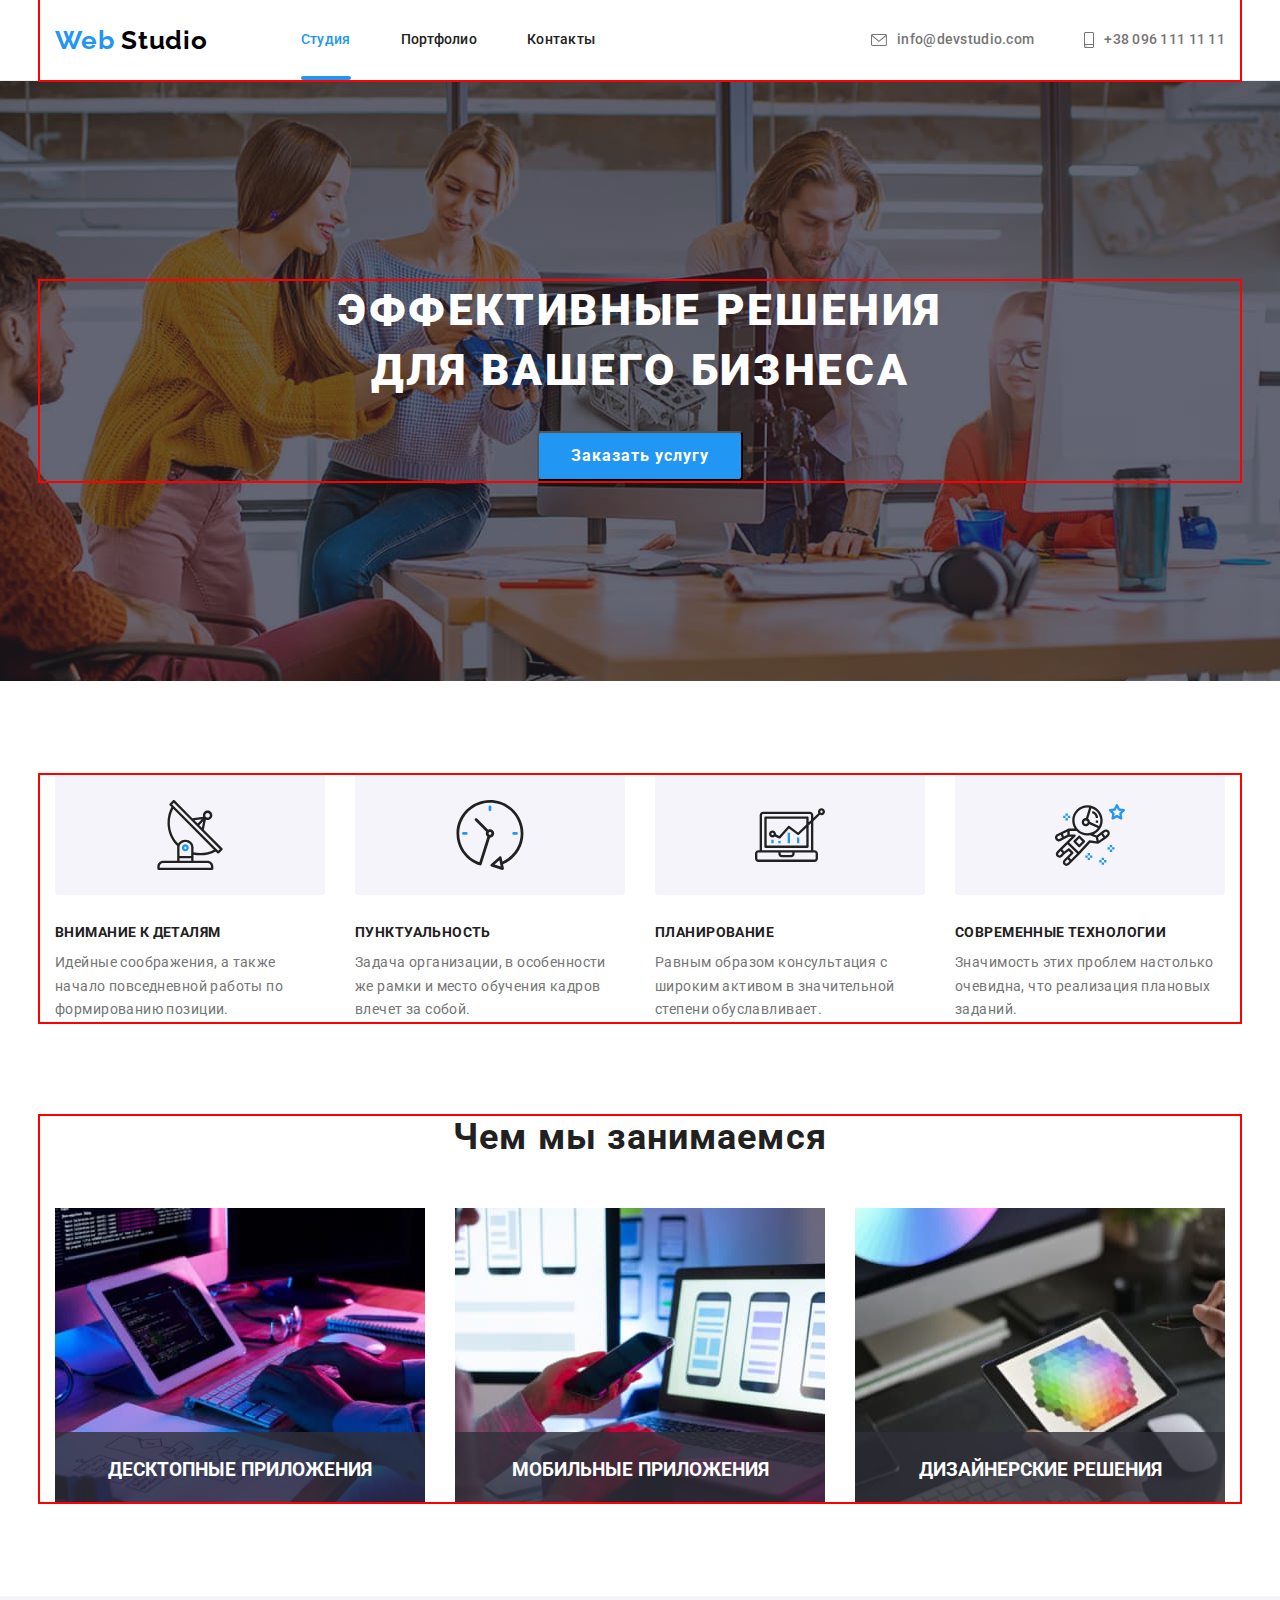
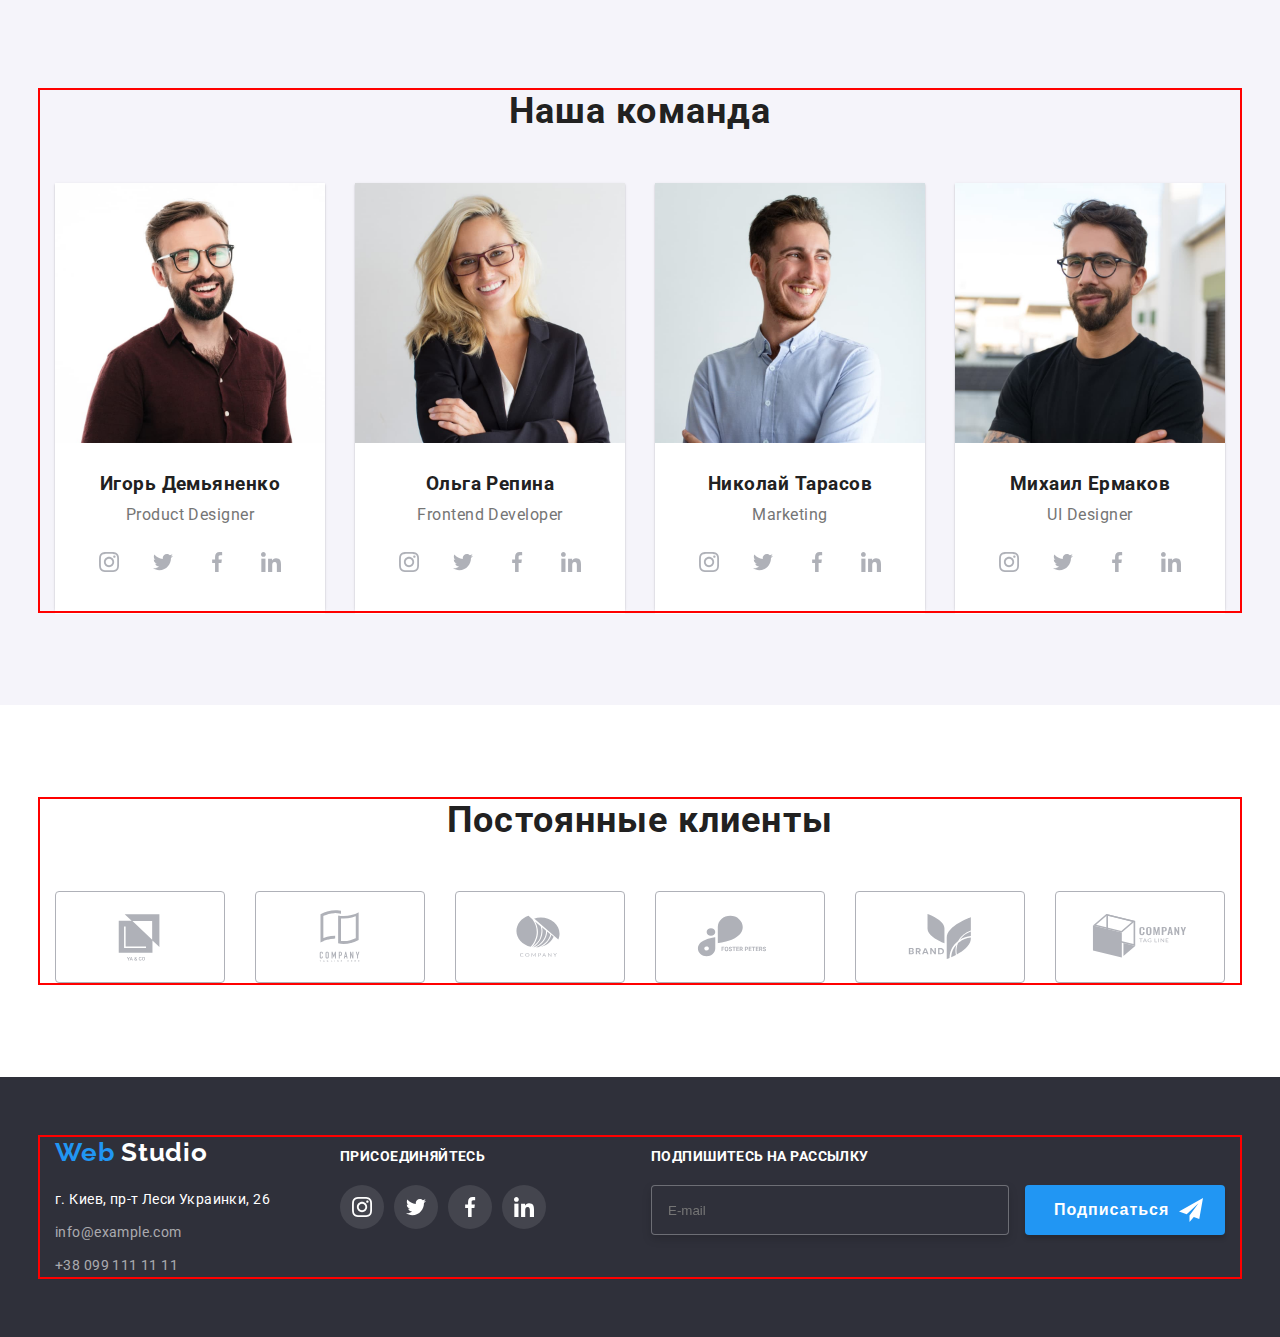
==== index.html @ 050b77e9 "классы БЕМ" ====
<!DOCTYPE html>
<html lang="ru">
  
<head>
  <meta charset="UTF-8" />
  <meta http-equiv="X-UA-Compatible" content="IE=edge" />
  <meta name="viewport" content="width=device-width>, initial-scale=1.0" />
  <link rel="preconnect" href="https://fonts.googleapis.com">
  <link rel="preconnect" href="https://fonts.gstatic.com" crossorigin>
  <link href="https://fonts.googleapis.com/css2?family=Raleway:wght@700&family=Roboto:wght@400;500;700;900&display=swap"
    rel="stylesheet">
  <title>Document</title>
  <link rel="stylesheet" href="https://cdnjs.cloudflare.com/ajax/libs/modern-normalize/1.1.0/modern-normalize.min.css"
    integrity="sha512-wpPYUAdjBVSE4KJnH1VR1HeZfpl1ub8YT/NKx4PuQ5NmX2tKuGu6U/JRp5y+Y8XG2tV+wKQpNHVUX03MfMFn9Q=="
    crossorigin="anonymous" referrerpolicy="no-referrer" />
    <link
    rel="stylesheet"
    href="https://cdnjs.cloudflare.com/ajax/libs/animate.css/4.1.1/animate.min.css"
  />
  <link rel="stylesheet" href="./css/styles.css" />
</head>

<body>
  <!--Header-->
  <header class="header">
    <div class="container">
      <a class="logo header__logo" href="./index.html"><span class="logo__web">Web</span>
        <span class="logo__studio">Studio</span></a>
      <nav class="navigation">
        <ul class="header-list">
          <li class="header-list__item">
            <a class="header-list__link current" href="./index.html">Студия</a>
          </li>
          <li class="header-list__item">
            <a class="header-list__link" href="./potrfolio.html">Портфолио</a>
          </li>
          <li class="header-list__item">
            <a class="header-list__link" href="Контакты">Контакты</a>
          </li>
        </ul>
      </nav>
      <ul class="header-list">
        <li class="header-list__item">
          <a class="header-list__mail" href="mailto:info@devstudio.com">
           <svg class="header-list__icon" width="16" height="12">
              <use href="./images/icons/symbol-defs header.svg#icon-envelope">
              </use>
            </svg>
            info@devstudio.com
          </a>
        </li>
        <li class="header-list__item">
          <a class="header-list__tel" href="tel:+380961111111">
            <svg class="header-list__icon" width="10" height="16">
              <use href="./images/icons/symbol-defs header.svg#icon-smartphone">
              </use>
            </svg>
            +38 096 111 11 11
          </a>
        </li>
      </ul>
    </div>
  </header>
  <main>
    <!--Section 1-->
    <section class="hero">
      <div class="container">
        <h1 class="hero__title">Эффективные решения <br> для вашего бизнеса</h1>
        <button type="button" class="hero__btn" data-modal-open>Заказать услугу</button>
      </div>
    </section>
    <!--Section 2-->
    <section class="about">
      <div class="container">
        <h2 class="visually-hidden">Преимущества</h2>
        <ul class="about-list">
          <li class="about-list__item">
            <div class="feauture">
              <svg class="feauture__icon" width="70" height="70">
                <use href="./images/icons/symbol-defs feauture.svg#icon-antenna">
                </use>
              </svg>
            </div>
            <h3 class="about-list__title">Внимание к деталям</h3>
            <p class="about-list__text">
              Идейные соображения, а также начало повседневной работы по
              формированию позиции.
            </p>
          </li>
          <li class="about-list__item">
            <div class="feauture">
              <svg class="feauture__icon" width="70" height="70">
                <use href="./images/icons/symbol-defs feauture.svg#icon-clock">
                </use>
              </svg>
            </div>
            <h3 class="about-list__title">Пунктуальность</h3>
            <p class="about-list__text">
              Задача организации, в особенности же рамки и место обучения кадров
              влечет за собой.
            </p>
          </li>
          <li class="about-list__item">
            <div class="feauture">
              <svg class="feauture__icon" width="70" height="70">
                <use href="./images/icons/symbol-defs feauture.svg#icon-diagram">
                </use>
              </svg>
            </div>
            <h3 class="about-list__title">Планирование</h3>
            <p class="about-list__text">
              Равным образом консультация с широким активом в значительной
              степени обуславливает.
            </p>
          </li>
          <li class="about-list__item">
            <div class="feauture">
              <svg class="feauture__icon" width="70" height="70">
                <use href="./images/icons/symbol-defs feauture.svg#icon-astronaut">
                </use>
              </svg>
            </div>
            <h3 class="about-list__title">Современные технологии</h3>
            <p class="about-list__text">
              Значимость этих проблем настолько очевидна, что реализация
              плановых заданий.
            </p>
          </li>
        </ul>
      </div>
    </section>
    <!--Section 3-->
    <section class="work">
      <div class="container">
        <h2 class="work__title">Чем мы занимаемся</h2>
        <ul class="work-list">
          <li class="work-list__item">
            <div class="label">
              <img src="./images/box1.jpg" alt="код" width="370" height="294" />
              <h3 class="label__title">ДЕСКТОПНЫЕ ПРИЛОЖЕНИЯ</h3>
            </div>
          </li>
          <li class="work-list__item">
            <div class="label">
              <img src="./images/box2.jpg" alt="телефон" width="370" height="294" />
              <h3 class="label__title">МОБИЛЬНЫЕ ПРИЛОЖЕНИЯ</h3>
            </div>
          </li>
          <li class="work-list__item">
            <div class="label">
              <img src="./images/box3.jpg" alt="изображение" width="370" height="294" />
              <h3 class="label__title">ДИЗАЙНЕРСКИЕ РЕШЕНИЯ</h3>
            </div>
          </li>
        </ul>
      </div>
    </section>
    <!--Section 4-->
    <section class="team">
      <div class="container">
        <h2 class="team__title">Наша команда</h2>
        <ul class="team-list">
          <li class="team-list__item">
            <img src="./images/productdesigner.jpg" alt="Product Designer" width="270" height="260" class="team-list__img" />
            <div class="team-member">
              <h3 class="team-member__name">Игорь Демьяненко</h3>
              <p class="team-member__pos">Product Designer</p>
              <ul class="soc-list">
                <li class="soc-list__item">
                  <a href="" class="soc-list__link link">
                    <svg class="soc-list__icon" width="20" height="20">
                      <use href="./images/icons/symbol-defs.svg#icon-instagram"></use>
                    </svg>
                  </a>
                </li>
                <li class="soc-list__item">
                  <a href="" class="soc-list__link link">
                    <svg class="soc-list__icon" width="20" height="20">
                      <use href="./images/icons/symbol-defs.svg#icon-twitter"></use>
                    </svg>
                  </a>
                </li>
                <li class="soc-list__item">
                  <a href="" class="soc-list__link link">
                    <svg class="soc-list__icon" width="20" height="20">
                      <use href="./images/icons/symbol-defs.svg#icon-facebook"></use>
                    </svg>
                  </a>
                </li>
                <li class="soc-list__item">
                  <a href="" class="soc-list__link link">
                    <svg class="soc-list__icon" width="20" height="20">
                      <use href="./images/icons/symbol-defs.svg#icon-linkedin"></use>
                    </svg>
                  </a>
                </li>
              </ul>
            </div>
          <li class="team-list__item">
            <img src="./images/frontenddeveloper.jpg" alt="Frontend developer" width="270" height="260"
              class="team-list__img" />
            <div class="team-member">
              <h3 class="team-member__name">Ольга Репина</h3>
              <p class="team-member__pos">Frontend Developer</p>
              <ul class="soc-list">
                <li class="soc-list__item">
                  <a href="" class="soc-list__link link">
                    <svg class="soc-list__icon" width="20" height="20">
                      <use href="./images/icons/symbol-defs.svg#icon-instagram"></use>
                    </svg>
                  </a>
                </li>
                <li class="soc-list__item">
                  <a href="" class="soc-list__link link">
                    <svg class="soc-list__icon" width="20" height="20">
                      <use href="./images/icons/symbol-defs.svg#icon-twitter"></use>
                    </svg>
                  </a>
                </li>
                <li class="soc-list__item">
                  <a href="" class="soc-list__link link">
                    <svg class="soc-list__icon" width="20" height="20">
                      <use href="./images/icons/symbol-defs.svg#icon-facebook"></use>
                    </svg>
                  </a>
                </li>
                <li class="soc-list__item">
                  <a href="" class="soc-list__link link">
                    <svg class="soc-list__icon" width="20" height="20">
                      <use href="./images/icons/symbol-defs.svg#icon-linkedin"></use>
                    </svg>
                  </a>
                </li>
              </ul>
            </div>
          <li class="team-list__item">
            <img src="./images/marketing.jpg" alt="Marketing" width="270" height="260" class="team-list__img" />
            <div class="team-member">
              <h3 class="team-member__name">Николай Тарасов</h3>
              <p class="team-member__pos">Marketing</p>
              <ul class="soc-list">
                <li class="soc-list__item">
                  <a href="" class="soc-list__link link">
                    <svg class="soc-list__icon" width="20" height="20">
                      <use href="./images/icons/symbol-defs.svg#icon-instagram"></use>
                    </svg>
                  </a>
                </li>
                <li class="soc-list__item">
                  <a href="" class="soc-list__link link">
                    <svg class="soc-list__icon" width="20" height="20">
                      <use href="./images/icons/symbol-defs.svg#icon-twitter"></use>
                    </svg>
                  </a>
                </li>
                <li class="soc-list__item">
                  <a href="" class="soc-list__link link">
                    <svg class="soc-list__icon" width="20" height="20">
                      <use href="./images/icons/symbol-defs.svg#icon-facebook"></use>
                    </svg>
                  </a>
                </li>
                <li class="soc-list__item">
                  <a href="" class="soc-list__link link">
                    <svg class="soc-list__icon" width="20" height="20">
                      <use href="./images/icons/symbol-defs.svg#icon-linkedin"></use>
                    </svg>
                  </a>
                </li>
              </ul>
            </div>
          <li class="team-list__item">
            <img src="./images/uldesigner.jpg" alt="UI Designer" width="270" height="260" class="team-list__img" />
            <div class="team-member">
              <h3 class="team-member__name">Михаил Ермаков</h3>
              <p class="team-member__pos">UI Designer</p>
              <ul class="soc-list">
                <li class="soc-list__item">
                  <a href="" class="soc-list__link link">
                    <svg class="soc-list__icon" width="20" height="20">
                      <use href="./images/icons/symbol-defs.svg#icon-instagram"></use>
                    </svg>
                  </a>
                </li>
                <li class="soc-list__item">
                  <a href="" class="soc-list__link link">
                    <svg class="soc-list__icon" width="20" height="20">
                      <use href="./images/icons/symbol-defs.svg#icon-twitter"></use>
                    </svg>
                  </a>
                </li>
                <li class="soc-list__item">
                  <a href="" class="soc-list__link link">
                    <svg class="soc-list__icon" width="20" height="20">
                      <use href="./images/icons/symbol-defs.svg#icon-facebook"></use>
                    </svg>
                  </a>
                </li>
                <li class="soc-list__item">
                  <a href="" class="soc-list__link link">
                    <svg class="soc-list__icon" width="20" height="20">
                      <use href="./images/icons/symbol-defs.svg#icon-linkedin"></use>
                    </svg>
                  </a>
                </li>
              </ul>
            </div>
          </ul>
        </div>
    </section>
    <!--Clients-->
    <section class="clients">
      <div class="container">
        <h2 class="clients__title">Постоянные клиенты</h2>
        <ul class="clients-list">
          <li class="clients-list__item">
            <a href="" class="clients-list__link">
              <svg class="clients-list__icon" width="106" height="60">
                <use href="./images/icons/symbol-defs clients.svg#icon-one"></use>
              </svg>
            </a>
          </li>
          <li class="clients-list__item">
            <a href="" class="clients-list__link">
              <svg class="clients-list__icon" width="106" height="60">
                <use href="./images/icons/symbol-defs clients.svg#icon-two"></use>
              </svg>
            </a>
          </li>
          <li class="clients-list__item">
            <a href="" class="clients-list__link">
              <svg class="clients-list__icon" width="106" height="60">
                <use href="./images/icons/symbol-defs clients.svg#icon-three"></use>
              </svg>
            </a>
          </li>
          <li class="clients-list__item">
            <a href="" class="clients-list__link">
              <svg class="clients-list__icon" width="106" height="60">
                <use href="./images/icons/symbol-defs clients.svg#icon-four"></use>
              </svg>
            </a>
          </li>
          <li class="clients-list__item">
            <a href="" class="clients-list__link">
              <svg class="clients-list__icon" width="106" height="60">
                <use href="./images/icons/symbol-defs clients.svg#icon-five"></use>
              </svg>
            </a>
          </li>
          <li class="clients-list__item">
            <a href="" class="clients-list__link">
              <svg class="clients-list__icon" width="106" height="60">
                <use href="./images/icons/symbol-defs clients.svg#icon-six"></use>
              </svg>
            </a>
          </li>
        </ul>
      </div>
    </section>
  </main>
  <!--Footer-->
  <footer class="footer">
    <div class="container">
      <div class="footer-address">
        <a class="footer-address__logo" href="./index.html">
          <span class="footer-address__web">Web</span>
          <span class="footer-address__studio">Studio</span></a>
        <p class="footer-address__text">г. Киев, пр-т Леси Украинки, 26</p>
        <address>
          <ul class="address-list">
            <li class="address-list__item"><a class="address-list__mail">info@example.com</a></li>
            <li class="address-list__item"><a class="address-list__tel">+38 099 111 11 11</a></li>
          </ul>
        </address>
      </div>
      <div class="footer-invite">
        <p class="footer-invite__text">ПРИСОЕДИНЯЙТЕСЬ</p>
        <ul class="footersoc-list list">
          <li class="footersoc-list__item">
            <a href="" class="footersoc-list__link link">
              <svg class="footersoc-list__icon" width="20" height="20">
                <use href="./images/icons/symbol-defs.svg#icon-instagram"></use>
              </svg>
            </a>
          </li>
          <li class="footersoc-list__item">
            <a href="" class="footersoc-list__link link">
              <svg class="footersoc-list__icon" width="20" height="20">
                <use href="./images/icons/symbol-defs.svg#icon-twitter"></use>
              </svg>
            </a>
          </li>
          <li class="footersoc-list__item">
            <a href="" class="footersoc-list__link link">
              <svg class="footersoc-list__icon" width="20" height="20">
                <use href="./images/icons/symbol-defs.svg#icon-facebook"></use>
              </svg>
            </a>
          </li>
          <li class="footersoc-list__item">
            <a href="" class="footersoc-list__link link">
              <svg class="footersoc-list__icon" width="20" height="20">
                <use href="./images/icons/symbol-defs.svg#icon-linkedin"></use>
              </svg>
            </a>
          </li>
        </ul>
      </div>
      <div class="footer-form">
        <p class="footer-form__text">ПОДПИШИТЕСЬ НА РАССЫЛКУ</p>
        <input type="email" name="email" class="footer-form__input" placeholder="E-mail" required/>
        <button class="footer-form__submit" type="submit">Подписаться</button>
      </div>
    </div>
  </footer>
  <div class="backdrop is-hidden" data-modal>
  <div class="modal">
      <button type="button" class="modal__button" data-modal-close>
        <svg class="modal__icon" width="18" height="18">
          <use href="./images/icons.svg/symbol-defs.svg#icon-close"></use>
        </svg>
      </button>
      <p class="modal__title">Оставьте свои данные, мы вам перезвоним</p>
      <form class="modal__form">
        <div class="modal__form-field">
        <label class="modal__input-text" for="user-name">Имя</label>
        <div class="modal__input-wrap">
        <input type="text" name="user-name" class="modal__input" id="user-name" required/>
        <svg class="modal__input-icon" width="18" height="18">
          <use href="./images/icons.svg/symbol-defs.svg#icon-person"></use>
        </svg>
      </div>
       </div>

       <div class="modal__form-field">
        <label class="modal__input-text" for="user-tel">Телефон</label>
        <div class="modal__input-wrap">
        <input type="tel" name="user-tel" class="modal__input" id="user-tel" required/>
        <svg class="modal__input-icon" width="18" height="18">
          <use href="./images/icons.svg/symbol-defs.svg#icon-phone"></use>
        </svg>
       </div>
       </div>

       <div class="modal__form-field">
        <label class="modal__input-text" for="user-email">Почта</label>
        <div class="modal__input-wrap">
        <input type="email" name="user-email" class="modal__input" id="user-email" required/>
        <svg class="modal__input-icon" width="18" height="18">
          <use href="./images/icons.svg/symbol-defs.svg#icon-email"></use>
        </svg>
       </div>
       </div>


       <div class="modal__form-field">
        <label class="modal__input-text" for="user-text">Комментарий</label>
        <textarea class="modal__text" name="user-text" id="user-text" placeholder="Введите текст"></textarea>
      </div>

      <div class="modal__form-field"> 
        <input type="checkbox" class="modal__check visually-hidden" id="modal-check" name="privacy-check" required/>
        <label for="modal-check" class="modal__check-text">Соглашаюсь с рассылкой и принимаю &nbsp;
          <a href="" class="modal__check-link">Условия договора</a></label>
      </div>

      <button type="submit" class="modal__submit">Отправить</button>  
      </form>
    </div>
  </div>
  <script src="./js/modal.js"></script>
</body>
</html>
---- css/styles.css ----
*,
*::before,
*::after {
  box-sizing: border-box;
}

:root {
  --header-color: #212121;
  --first-title-color: #212121;
  --second-title-color: #2196f3;
  --first-btn-color: #ffffff;
  --second-btn-color: #2196f3;
  --accent-color: #2196f3;
}

textarea{
  resize: none;
}

.visually-hidden {
  position: absolute;
  white-space: nowrap;
  width: 1px;
  height: 1px;
  overflow: hidden;
  border: 0;
  padding: 0;
  clip: rect(0 0 0 0);
  clip-path: inset(50%);
  margin: -1px;
}

p,
h1,
h2,
h3,
h4,
h5,
h6 {
  margin: 0;
}

ul,
ol {
  margin: 0;
  padding-left: 0;
}

img {
  display: block;
}

body {
  color: #757575;
  font-family: Roboto, sans-serif;
  margin: 0 auto;
}

.header-list,
.about-list,
.work-list,
.clients-list,
.footersoc-list,
.team-list,
.team-soc-list,
.address-list,
.section-list,
.project-list {
  list-style: none;
}

.header__logo,
.header-list__link,
.team-soc-link,
.clients-link,
.footer-address__logo,
.header-list__mail,
.header-list__tel,
.address-mail,
.address-tel,
.work-link {
  text-decoration: none;
}

/*--------HEADER-------*/

.container {
  width: 1200px;
  padding-left: 15px;
  padding-right: 15px;
  margin: 0 auto;
  outline: 2px solid red;
}
.header {
  display: block;
  border-bottom: 1px solid #ececec;
}

.header-list {
  display: flex;
  margin-left: auto;
}

.header .container {
  display: flex;
  align-items: center;
}

.header__logo {
  font-family: "Raleway";
  font-weight: 700;
  font-size: 26px;
  line-height: 1.19;
  letter-spacing: 0.03em;
  color: #000000;
  margin-right: 93px;
}

.header-list__item:not(:last-child) {
  margin-right: 50px;
}

.header__logo {
  margin-right: 93px;
}

.header-list__tel {
  margin-left: 0 auto;
}

.logo__web {
  font-family: "Raleway";
  font-weight: 700;
  font-size: 26px;
  line-height: 1.19;
  letter-spacing: 0.03em;
  color: #2196f3;
}

.logo__studio {
  font-family: "Raleway";
  font-weight: 700;
  font-size: 26px;
  line-height: 1.19;
  letter-spacing: 0.03em;
  color: #000000;
}

.header-list__link {
  display: flex;
  align-items: center;
  font-weight: 500;
  font-size: 14px;
  line-height: 1.14;
  letter-spacing: 0.02em;
  color: var(--header-color);
}

.header-list__mail,
.header-list__tel {
  display: flex;
  align-items: center;
  font-weight: 500;
  font-size: 14px;
  line-height: 1.14;
  letter-spacing: 0.02em;
  color: #757575;
  transition-property: color;
  transition-duration: 250ms;
  transition-timing-function: cubic-bezier(0.4, 0, 0.2, 1);
}

.header-list .header-list__link {
  display: block;
  padding-top: 32px;
  padding-bottom: 32px;

  color: var(--header-color);
  font-weight: 500;
  font-size: 14px;
  line-height: 1.14;
  letter-spacing: 0.02em;

  transition-property: color;
  transition-duration: 250ms;
  transition-timing-function: cubic-bezier(0.4, 0, 0.2, 1);
}

.header-list__link.current {
  position: relative;
  color: var(--accent-color);
}

.header-list__link.current::after {
  position: absolute;
  bottom: 0;
  left: 0;

  content: "";
  display: block;
  width: 100%;
  height: 4px;
  border-radius: 2px;
  background-color: #2196f3;
}

.header-list {
  display: flex;
  align-items: baseline;
  align-items: center;
  justify-content: center;
  cursor: pointer;
  color: #757575;
}

.header-list :hover,
.header-list :focus {
  color: #2196f3;
}

.header-list__item :hover,
.header-list__item :focus {
  color: #2196f3;
}

.header-list__icon {
  fill: currentColor;
  margin-right: 10px;
}

.header-list__link:hover,
.header-list__link:focus {
  color: var(--accent-color);
}

.header-list__tel + .header-list__mail {
  display: flex;
  align-items: center;
  font-weight: 500;
  font-size: 14px;
  line-height: 1.14;
  color: #757575;
  align-items: baseline;
  justify-content: center;

  transition-property: color;
  transition-duration: 250ms;
  transition-timing-function: cubic-bezier(0.4, 0, 0.2, 1);
}

.header-list__item :hover {
  color: #2196f3;
}

.header-list__item :focus {
  color: #2196f3;
}

.header-list__icon :hover {
  fill: #2196f3;
}

.header-list__icon :focus {
  fill: #2196f3;
}

/*--------HERO-------*/

.hero {
  content: "";
  background-color: #2f303a;
  max-width: 1600px;
  max-height: 600px;
  margin: 0 auto;
  background-image: linear-gradient(
      rgba(47, 48, 58, 0.4),
      rgba(47, 48, 58, 0.4)
    ),
    url(../images/hero.jpg);
  background-repeat: no-repeat;
  background-position: center;
  background-size: cover;
  padding-top: 200px;
  padding-bottom: 200px;
}

.hero {
  padding-top: 200px;
  padding-bottom: 200px;
  background-color: #2f303a;
}

.hero__title {
  display: block;
  margin: 0 auto;
  margin-bottom: 30px;
  max-width: 696px;

  font-weight: 900;
  text-align: center;
  font-size: 44px;
  line-height: 1.36;
  letter-spacing: 0.06em;
  text-transform: uppercase;
  color: #ffffff;
}

.hero__btn {
  height: 50px;
  min-width: 200px;
  border-radius: 4px;
  padding: 10px 32px;
  text-align: center;

  font-family: inherit;
  font-weight: 700;
  font-size: 16px;
  line-height: 1, 88;
  display: block;

  letter-spacing: 0.06em;
  color: #ffffff;
  background-color: #2196f3;
  margin: 0 auto;
  display: block;
}

/*--------ABOUT-------*/

.about-list {
  display: flex;
}

.feauture {
  display: flex;
  width: 270px;
  height: 120px;
  background: #f5f4fa;
  border-radius: 4px;
  justify-content: center;
  align-items: center;
  margin-bottom: 30px;
}

.feauture__icon{
  width: 70px;
  height: 70px;
}

.about-list__item + .about-list__item {
  margin-left: 30px;
}

.about-list__item {
  width: calc (100% / 3 - 30px);
}

.about {
  padding-top: 94px;
  padding-bottom: 94px;
}
.about-list__title {
  margin-bottom: 10px;
  font-weight: 700;
  font-size: 14px;
  line-height: 1.14;
  letter-spacing: 0.03em;
  text-transform: uppercase;
  color: #212121;
}

.about-list__text {
  min-width: 270px;
  font-weight: 400;
  font-size: 14px;
  line-height: 1.71;
  letter-spacing: 0.03em;
  color: #757575;
}

/*--------WORK-------*/

.work {
  padding-top: 0;
  padding-bottom: 94px;
}

.work-list {
  display: flex;
}

.work-list__item+ .work-list__item {
  margin-left: 30px;
}

.work-list__item {
  width: calc (100% / 3 - 30px);
}

.work__title {
  margin-bottom: 50px;
  font-weight: 700;
  font-size: 36px;
  line-height: 1.17;
  text-align: center;
  letter-spacing: 0.03em;
  color: #212121;
}

.label {
  position: relative;
}

.label__title {
  position: absolute;
  bottom: 0;
  color: #ffffff;
  background-color: rgba(47, 48, 58, 0.8);
  width: 100%;
  height: 70px;
  padding: 27px;
  text-align: center;
  margin-bottom: 0;
}

/*--------TEAM-------*/

.team-list__img {
  display: block;
  width: 270px;
  background: #ffffff;
}

.team__title {
  margin-bottom: 50px;
  font-weight: 700;
  font-size: 36px;
  line-height: 1.17;
  text-align: center;
  letter-spacing: 0.03em;
  color: #212121;
}

.team-list {
  display: flex;
  flex-wrap: wrap;
  margin-left: -30px;
}

.team-list__item {
  width: calc (100% / 4 - 30px);
  margin-left: 30px;
  margin-bottom: 30 px;
}

.team-list__item {
  width: 270px;
  height: 428px;
  background: #ffffff;
  box-shadow: 0px 1px 3px rgba(0, 0, 0, 0.12), 0px 1px 1px rgba(0, 0, 0, 0.14),
    0px 2px 1px rgba(0, 0, 0, 0.2);
  border-radius: 0px 0px 4px 4px;
}
.team {
  font-weight: 500;
  font-size: 16px;
  line-height: 1.19;
  text-align: center;
  letter-spacing: 0.03em;
  color: #212121;
  background: #f5f4fa;
  padding-top: 94px;
  padding-bottom: 94px;
}

.team-member__name {
  margin-bottom: 10px;
  background: #ffffff;
}

.team :last-child {
  margin-bottom: 0;
}

.team-member {
  padding-top: 30px;
  padding-bottom: 30px;
  background-color: #ffffff;
}

.team-member__pos {
  margin-bottom: 16px;
  font-weight: 400;
  font-size: 16px;
  line-height: 1.19;
  text-align: center;
  letter-spacing: 0.03em;
  color: #757575;
  background: #ffffff;
}

.team-member__pos:last-child {
  margin-bottom: 0;
}

.soc-list {
  display: flex;
  justify-content: center;
}

.soc-list__item + .soc-list__item{
  margin-left: 10px;
}

.soc-list__item {
  border-radius: 50px;
  display: flex;
  align-items: center;
  justify-content: center;
}

.soc-list__link {
  width: 44px;
  height: 44px;
  border-radius: 50px;
  display: flex;
  align-items: center;
  justify-content: center;
  cursor: pointer;
  fill: #afb1b8;
  transition-property: color, background-color;
  transition-duration: 250ms;
  transition-timing-function: cubic-bezier(0.4, 0, 0.2, 1);
}

.soc-list__icon {
  width: 20px;
  height: 20px;
  color: #afb1b8;
}

.soc-list__link:hover {
  background-color: #2196f3;
  fill: #ffffff;
}

.team-soc-link:focus {
  background-color: #2196f3;
  fill: #ffffff;
}

/*--------ClIENTS-------*/

.clients {
  padding-top: 94px;
  padding-bottom: 94px;
}

.clients__title {
  margin-bottom: 50px;
  font-weight: 700;
  font-size: 36px;
  line-height: 1.17;
  text-align: center;
  letter-spacing: 0.03em;
  color: #212121;
}

.clients-list .list {
  justify-content: center;
  align-items: center;
}

.clients-list {
  display: flex;
  flex-wrap: wrap;
}

.clients-list__item {
  width: 170px;
  height: 92px;
}

.clients-list__link {
  display: flex;
  width: 100%;
  height: 100%;
  border: 1px solid #afb1b8;
  border-radius: 4px;
  justify-content: center;
  align-items: center;
  cursor: pointer;
  color: #afb1b8;
  transition-property: color, border-color;
  transition-duration: 250ms;
  transition-timing-function: cubic-bezier(0.4, 0, 0.2, 1);
}

.clients-list__item + .clients-list__item {
  margin-left: 30px;
}

.clients-list__item {
  width: 170px;
  height: 92px;
}

.clients-list__link:hover,
.clients-list__link:focus {
  border-color: #2196f3;
}

.clients-list__link:hover {
  color: #2196f3;
}

.clients-list__link:focus {
  color: #2196f3;
}

.clients-list__icon:hover,
.clients-list__icon:focus {
  fill: #2196f3;
}

.clients-list__icon {
  width: 106px;
  height: 60px;
  fill: currentColor;
}

/*--------FOOTER-------*/

.footer {
  display: block;
  padding: 60px 0;
  background: #2f303a;
}

.footer > .container {
  display: flex;
  align-items: baseline;
}

.footer-address__logo {
  margin-bottom: 20px;
  display: block;
  font-family: "Raleway";
  font-style: normal;
  font-weight: 700;
  font-size: 26px;
  line-height: 1.19;
  letter-spacing: 0.03em;
}

.footer-address__web {
  font-family: "Raleway";
  font-style: normal;
  font-weight: 700;
  font-size: 26px;
  line-height: 1.19;
  letter-spacing: 0.03em;
  color: #2196f3;
}

.footer-address__studio {
  font-family: "Raleway";
  font-style: normal;
  font-weight: 700;
  font-size: 26px;
  line-height: 1.19;
  letter-spacing: 0.03em;
  color: #ffffff;
}

.footer-address__text {
  margin-bottom: 9px;
  font-family: "Roboto";
  font-style: normal;
  font-weight: 400;
  font-size: 14px;
  line-height: 1.71;
  letter-spacing: 0.03em;
  color: #ffffff;
}

.address-list__mail,
.address-list__tel {
  font-family: "Roboto";
  font-style: normal;
  font-weight: 400;
  font-size: 14px;
  line-height: 1.71;
  letter-spacing: 0.03em;
  color: rgba(255, 255, 255, 0.6);
}

.address-list__item {
  margin-bottom: 9px;
}

.address-list__item:last-child {
  margin-bottom: 0;
}

.footer-invite {
  display: block;
  margin-left: 70px;
}

.footer-invite__text {
  font-weight: 700;
  font-size: 14px;
  line-height: 1.14;
  letter-spacing: 0.03em;
  color: #ffffff;
  margin-bottom: 20px;
}

.footersoc-list {
  display: flex;
  justify-content: center;
}

.footersoc-list__item + .footersoc-list__item {
  margin-left: 10px;
}

.footersoc-list__item {
  width: 44px;
  height: 44px;
}

.footersoc-list__link {
  width: 100%;
  height: 100%;
  background-color: rgba(255, 255, 255, 0.1);
  border-radius: 50%;
  display: flex;
  align-items: center;
  justify-content: center;
  transition-property: background-color;
  transition-duration: 250ms;
  transition-timing-function: cubic-bezier(0.4, 0, 0.2, 1);
  
}

.footersoc-list__icon {
  fill: #ffffff;
}

.footersoc-list__link:hover {
  background-color: #2196f3;
}

.footersoc-list__link:focus {
  background-color: #2196f3;
}


.footer-form {
  display: block;
  margin-left:auto;
}

.footer-form__text {
  font-weight: 700;
  font-size: 14px;
  line-height: 1.14;
  letter-spacing: 0.03em;
  color: #ffffff;
  margin-bottom: 20px;
}

.footer-form__input{
width: 358px;
height: 50px;
padding: 15px 16px;
background: #2F303A;
border: 1px solid rgba(255, 255, 255, 0.3);
box-sizing: border-box;
filter: drop-shadow(0px 4px 4px rgba(0, 0, 0, 0.15));
border-radius: 4px;
padding: 15px 16px;
transition-property: border;
transition-duration: 250ms;
transition-timing-function: cubic-bezier(0.4, 0, 0.2, 1); 
}

.footer-form__input:focus{
  outline: none;
  border: 1px solid #2196f3;
}

.footer-form__submit{
  display: inline-flex;
  width: 200px;
  padding: 10px;
  padding-left: 29px;
  background: #2196F3;
box-shadow: 0px 4px 4px rgba(0, 0, 0, 0.15);
border-radius: 4px;
border: 0;
margin-left: 12px;

font-weight: 700;
font-size: 16px;
line-height: 1.88;
align-items: center;

letter-spacing: 0.06em;
color: #FFFFFF;
transition-property: border;
transition-duration: 250ms;
transition-timing-function: cubic-bezier(0.4, 0, 0.2, 1); 
}

.footer-form__submit::after{
  content: "";
  margin-left: 10px;
  width: 24px;
  height: 24px;
  background-image: url(../images/send.svg);
  background-repeat: no-repeat;
  background-size: contain;
  
}

.footer-form__submit:focus{
  outline: none;
  border: 1px solid #2196f3;
}


/*--------PORTFOLIO-------*/

/*--------SECTION-------*/

.section {
  padding-top: 94px;
  padding-bottom: 94px;
}

.section-btn:hover,
.section-btn:focus {
  box-shadow: 0px 3px 1px rgba(0, 0, 0, 0.1), 0px 1px 2px rgba(0, 0, 0, 0.08),
    0px 2px 2px rgba(0, 0, 0, 0.12);
  border-radius: 4px;
  color: var(--first-btn-color);
  background-color: var(--accent-color);
}

.section-list {
  display: flex;
  justify-content: center;
  margin-bottom: 50px;
  border: 0;
}

.section-list .li + .li {
  margin-left: 8px;
  border: 0;
}

.section-btn {
  padding: 6px 22px;
  background: #f5f4fa;
  border-radius: 4px;
  border: 0;

  font-family: inherit;
  font-weight: 500;
  font-size: 16px;
  line-height: 1.62;
  text-align: center;
  letter-spacing: 0.03em;
  cursor: pointer;
  transition-property: color, background-color, box-shadow;
  transition-duration: 250ms;
  transition-timing-function: cubic-bezier(0.4, 0, 0.2, 1);
}

.project-list {
  display: flex;
  flex-wrap: wrap;
  margin-top: -30px;
  margin-left: -30px;
}

.description {
  position: relative;
  overflow: hidden;
}

.description-text {
  position: absolute;
  height: 101%;
  top: 0;
  font-weight: 400;
  font-size: 18px;
  line-height: 1.6;
  letter-spacing: 0.03em;
  background-color: rgba(33, 150, 243, 0.9);
  color: #ffffff;
  padding: 63px 24px;
  transform: translateY(100%);
  transition-property: transform;
  transition-duration: 250ms;
  transition-timing-function: cubic-bezier(0.4, 0, 0.2, 1);
}

.section-item:hover .description-text {
  transform: translateY(0);
}

.section-item:focus .description-text {
  transform: translateY(0);
}

.work-link {
  display: block;
  transition-property: box-shadow;
  transition-duration: 250ms;
  transition-timing-function: cubic-bezier(0.4, 0, 0.2, 1);
}

.work-link:hover,
.work-link:focus {
  box-shadow: 0px 1px 1px rgba(0, 0, 0, 0.12), 0px 4px 4px rgba(0, 0, 0, 0.06),
    1px 4px 6px rgba(0, 0, 0, 0.16);
}

.section-item {
  margin-left: 30px;
  margin-top: 30px;
}

.section-item {
  display: block;
  cursor: pointer;
  transition-property: box-shadow;
  transition-duration: 250ms;
  transition-timing-function: cubic-bezier(0.4, 0, 0.2, 1);
}

.section-nav .item {
  width: calc (100% / 3 - 30px);
  margin-right: 30px;
  margin-bottom: 30 px;
}

.border {
  border-top: none;
  border: 1px solid #eeeeee;
  padding: 20px 24px;
}

.section-border {
  padding: 20px 24px;
  border: 1px solid #eeeeee;
  box-sizing: border-box;
  border-top: none;
}

.section-title {
  margin-bottom: 4px;
  font-weight: 700;
  font-size: 18px;
  line-height: 2;
  letter-spacing: 0.06em;
  color: #212121;
}

.section-text {
  font-weight: 400;
  font-size: 16px;
  line-height: 1.88;
  letter-spacing: 0.03em;
  color: #757575;
}

.section-item:hover {
  box-shadow: 0px 1px 1px rgba(0, 0, 0, 0.12), 0px 4px 4px rgba(0, 0, 0, 0.06),
    1px 4px 6px rgba(0, 0, 0, 0.16);
}

.section-item:focus {
  box-shadow: 0px 1px 1px rgba(0, 0, 0, 0.12), 0px 4px 4px rgba(0, 0, 0, 0.06),
    1px 4px 6px rgba(0, 0, 0, 0.16);
}



.backdrop {
  position: fixed;
  top: 0;
  width: 100%;
  height: 100%;
  background: rgba(0, 0, 0, 0.2);
  transition: opacity 1000ms, visibility 1000ms;
}

.backdrop.is-hidden .modal {
  transform: rotate(0) scale(0.3);
}

.modal {
  position: absolute;
  top: 50%;
  left: 50%;
  transform: rotate(360deg) translate(-50%, -50%) scale(1);
  width: 528px;
  min-height: 581px;
  background: #ffffff;
  box-shadow: 0px 1px 3px rgba(0, 0, 0, 0.12), 0px 1px 1px rgba(0, 0, 0, 0.14),
  0px 2px 1px rgba(0, 0, 0, 0.2);
  border-radius: 4px;
  transition: transform 300ms;
  padding: 40px;
}

.modal__title {
font-weight: 700;
font-size: 20px;
line-height: 1.15;
text-align: center;
letter-spacing: 0.03em;
color: #212121;
margin-bottom: 12px;
}

.modal__form-field { 
  display: flex;
  flex-direction: column; 
  margin-bottom: 10px;
  }
  
  .modal__form-field:last-child {
    margin-bottom: 0;
  }

  .modal__input-wrap{
    position: relative;
  }

.modal__input{
  width: 100%;
  height: 40px;
  padding: 12px 40px;
  border: 1px solid rgba(33, 33, 33, 0.2);
  box-sizing: border-box;
  border-radius: 4px;
  background-color: transparent;

  outline: none;
  cursor: pointer;
  padding-left: 40px;
  transition-property: border-color;
  transition-duration: 250ms;
  transition-timing-function: cubic-bezier(0.4, 0, 0.2, 1);
}

.modal__input-icon{
  position: absolute;
  left: 12px;
  top: 50%;
  transform: translateY(-50%);
  transition-property: fill;
  transition-duration: 250ms;
  transition-timing-function: cubic-bezier(0.4, 0, 0.2, 1);
}

.modal__input:focus{
  border-color: #2196f3;
}

.modal__input:focus + .modal__input-icon{
  fill: #2196f3;
}

.modal__text{
  width: 100%;
  height: 120px;
  border: 1px solid rgba(33, 33, 33, 0.2);
  box-sizing: border-box;
  border-radius: 4px;
  padding: 12px 16px;
  transition-property: border;
  transition-duration: 250ms;
  transition-timing-function: cubic-bezier(0.4, 0, 0.2, 1);
}

.modal__text:focus{
  outline: none;
  border: 1px solid #2196f3;
}
  

.modal__text::placeholder{
 font-size: 12px;
 line-height: 1.17;
 letter-spacing: 0.01em;
 color: rgba(117, 117, 117, 0.5);
}

.modal__check-text{
 font-size: 14px;
 line-height: 1.71;
 letter-spacing: 0.03em;
 color: #757575;
 display: flex;
 align-items: center;
 margin-bottom: 20px;
 text-align: center;
}

.modal__check-link{
  display: flex;
  text-align: center;
  font-weight: 400;
  font-size: 14px;
  line-height: 1.71;
  letter-spacing: 0.03em;
  text-decoration:none;
  color: #2196F3;
  border-bottom: 1px solid #2196F3;
  justify-content: center;
}

.modal__check-text::before{
  content: "";
  width: 16px;
  height: 15px;
  display: flex;
  border: 2px solid #303030;
  border-radius: 2px;
  margin-right: 7px;
  align-items: center;
  text-align: center;
  justify-content: center;
  
}

.modal__check:checked + .modal__check-text::before{
  background-color: #2196F3;
  background-image: url(../images/check.svg);
  background-repeat: no-repeat;
  background-position: center;
  background-size: contain;
  align-items: center;
  text-align: center;
  justify-content: center;
  transition-property:border;
  transition-duration: 250ms;
  transition-timing-function: cubic-bezier(0.4, 0, 0.2, 1);
}

.modal__check:focus + .modal__check-text::before{
  border: 2px solid #2196F3;
}

.modal__check:hover + .modal__check-text::before{
  border: 2px solid #2196F3;
}

.modal__input-text{
 font-size: 12px;
line-height: 1.17;
letter-spacing: 0.01em;
color: #757575;
margin-bottom: 4px;

}

.modal__submit{
  display: block;
  height: 50px;
  min-width: 200px;
  padding: 10px 55px;
  text-align: center;

  font-family: inherit;
  font-weight: 700;
  font-size: 16px;
  cursor: pointer;
  border: 0;

  letter-spacing: 0.06em;
  color: #ffffff;
  background-color: #2196f3;
  margin: 0 auto;
  border-radius: 4px;
  box-shadow: 0px 4px 4px rgba(0, 0, 0, 0.15);
  transition-property: background-color, box-shadow;
  transition-duration: 250ms;
  transition-timing-function: cubic-bezier(0.4, 0, 0.2, 1);
}

.modal__submit:hover{
  background-color: #2196f3;
  box-shadow: 0px 4px 4px rgba(0, 0, 0, 0.15);
}

.modal__submit:focus{
  background-color: #2196f3;
  box-shadow: 0px 4px 4px rgba(0, 0, 0, 0.15);
}


.modal__button {
  position: absolute;
  display: flex;
  top: 10px;
  right: 10px;
  width: 30px;
  height: 30px;
  border-radius: 50%;
  background: transparent;
  border: 1px solid rgba(0, 0, 0, 0.1);
  box-sizing: border-box;
  align-items: center;
  justify-content: center;
}

.modal__icon {
fill: #000000;
cursor: pointer;
transition-property: fill, background-color;
transition-duration: 250ms;
transition-timing-function: cubic-bezier(0.4, 0, 0.2, 1);
}

.modal__icon:hover {
 fill: #2196f3;
 background-color: #FFFFFF;
}

.modal__icon:focus{
  fill: #2196f3; 
  background-color: #FFFFFF; 
}

.is-hidden {
  opacity: 0;
  pointer-events: none;
  visibility: hidden;
}
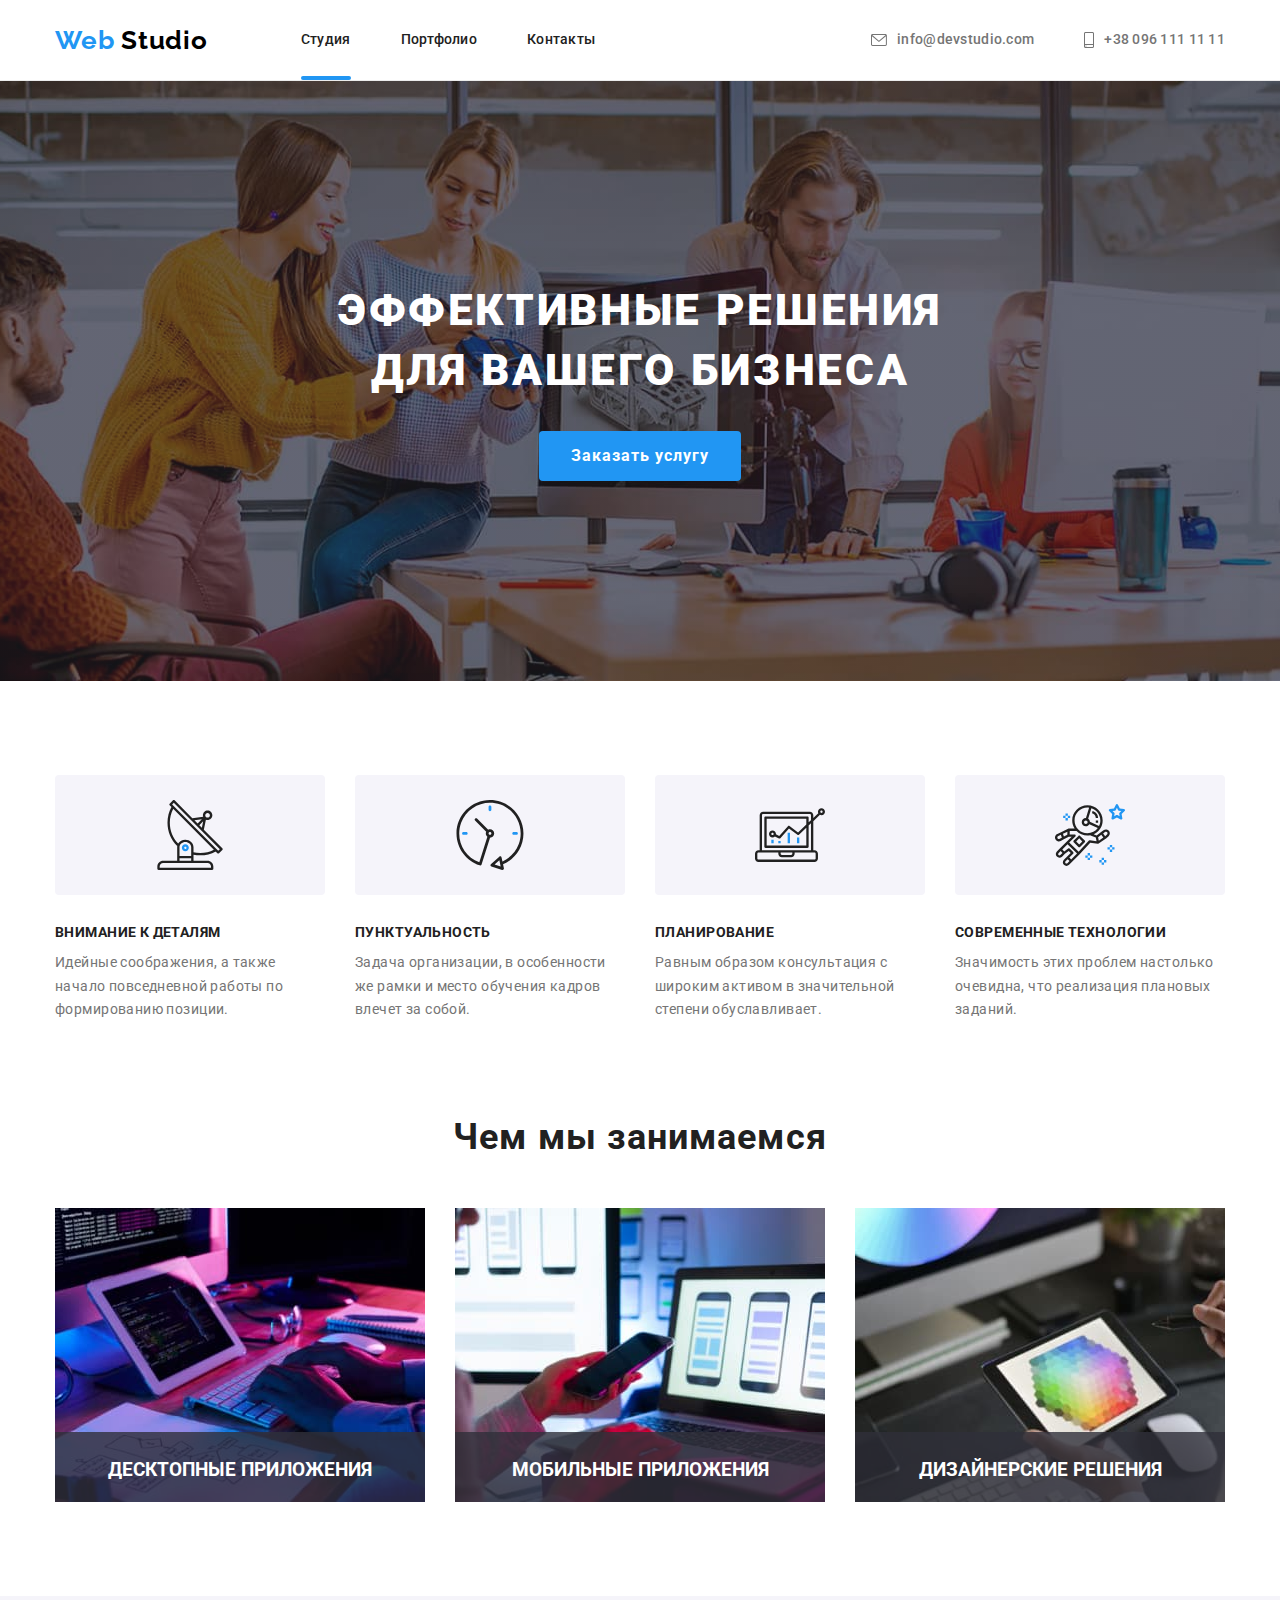
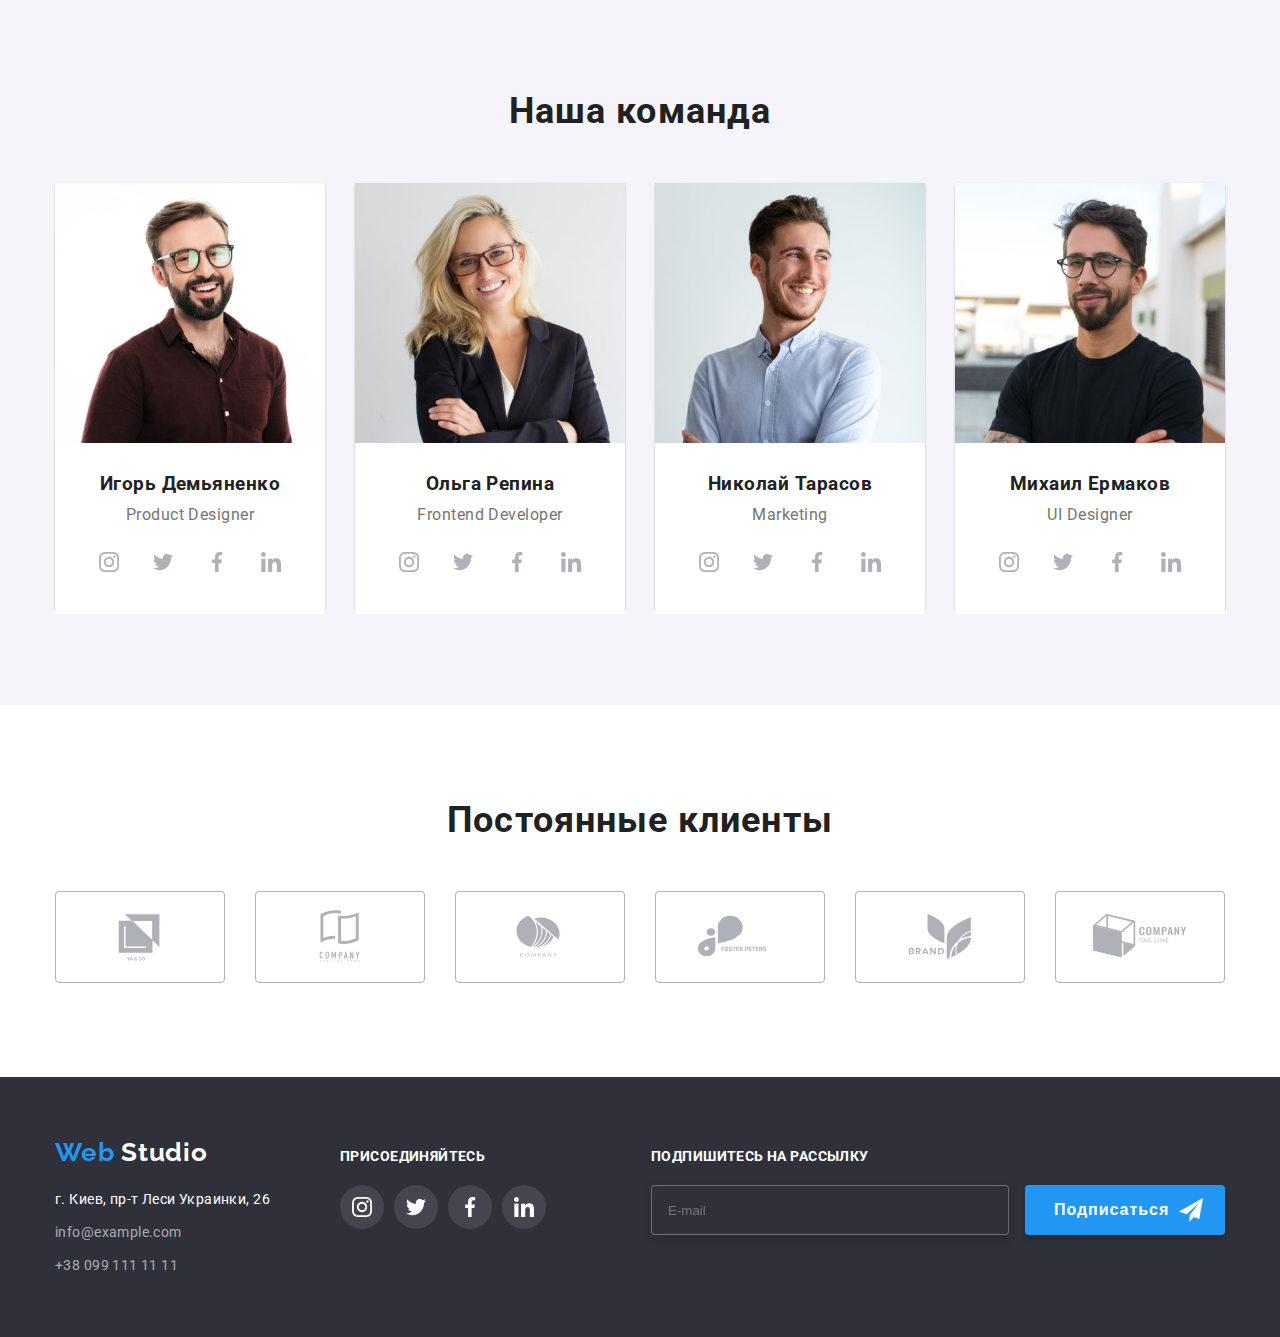
==== commit 3b46a938: "настройки в vscode" ====
--- a/index.html
+++ b/index.html
@@ -17,9 +17,8 @@
     rel="stylesheet"
     href="https://cdnjs.cloudflare.com/ajax/libs/animate.css/4.1.1/animate.min.css"
   />
-  <link rel="stylesheet" href="./css/styles.css" />
+  <link rel="stylesheet" href="./css/main.min.css" />
 </head>
-
 <body>
   <!--Header-->
   <header class="header">
@@ -29,7 +28,7 @@
       <nav class="navigation">
         <ul class="header-list">
           <li class="header-list__item">
-            <a class="header-list__link current" href="./index.html">Студия</a>
+            <a class="header-list__link current header-list__link current--active" href="./index.html">Студия</a>
           </li>
           <li class="header-list__item">
             <a class="header-list__link" href="./potrfolio.html">Портфолио</a>
@@ -363,9 +362,9 @@
   <footer class="footer">
     <div class="container">
       <div class="footer-address">
-        <a class="footer-address__logo" href="./index.html">
-          <span class="footer-address__web">Web</span>
-          <span class="footer-address__studio">Studio</span></a>
+        <a class="logo footer-address__logo" href="./index.html">
+          <span class="logo__web">Web</span>
+          <span class="logo__studio logo__studio--inverse">Studio</span></a>
         <p class="footer-address__text">г. Киев, пр-т Леси Украинки, 26</p>
         <address>
           <ul class="address-list">
--- a/css/main.min.css
+++ b/css/main.min.css
@@ -0,0 +1 @@
+:root{--header-color: #212121;--first-title-color: #212121;--second-title-color: #2196f3;--first-btn-color: #ffffff;--second-btn-color: #2196f3;--accent-color: #2196f3}*,*::before,*::after{-webkit-box-sizing:border-box;box-sizing:border-box}textarea{resize:none}.visually-hidden{position:absolute;white-space:nowrap;width:1px;height:1px;overflow:hidden;border:0;padding:0;clip:rect(0 0 0 0);-webkit-clip-path:inset(50%);clip-path:inset(50%);margin:-1px}img{display:block}body{color:#757575;font-family:Roboto,sans-serif;margin:0 auto}p,h1,h2,h3,h4,h5,h6{margin:0}ul,ol{margin:0;padding-left:0}.header-list,.about-list,.work-list,.clients-list,.footersoc-list,.team-list,.team-soc-list,.address-list,.section-list,.project-list,.section__title,.section__text,.project-list{list-style:none}.header__logo,.header-list__link,.team-soc-link,.clients-link,.footer-address__logo,.header-list__mail,.header-list__tel,.address-mail,.address-tel,.work-link,.section__title,.section__text,.project-list,.project-list__link{text-decoration:none}.container{width:1200px;padding-left:15px;padding-right:15px;margin:0 auto}.header .container{display:-webkit-box;display:-ms-flexbox;display:flex;-webkit-box-align:center;-ms-flex-align:center;align-items:center}.header{display:block;border-bottom:1px solid #ececec}.header-list{display:-webkit-box;display:-ms-flexbox;display:flex;margin-left:auto;display:flex;-webkit-box-align:baseline;-ms-flex-align:baseline;align-items:baseline;-webkit-box-align:center;-ms-flex-align:center;align-items:center;-webkit-box-pack:center;-ms-flex-pack:center;justify-content:center;cursor:pointer;color:#757575}.header-list__link{display:-webkit-box;display:-ms-flexbox;display:flex;-webkit-box-align:center;-ms-flex-align:center;align-items:center;font-weight:500;font-size:14px;line-height:1.14;letter-spacing:.02em;color:var(--header-color)}.header-list__mail,.header-list__tel{display:-webkit-box;display:-ms-flexbox;display:flex;-webkit-box-align:center;-ms-flex-align:center;align-items:center;font-weight:500;font-size:14px;line-height:1.14;letter-spacing:.02em;color:#757575;-webkit-transition-property:color;transition-property:color;-webkit-transition-duration:250ms;transition-duration:250ms;-webkit-transition-timing-function:cubic-bezier(0.4, 0, 0.2, 1);transition-timing-function:cubic-bezier(0.4, 0, 0.2, 1)}.header-list__tel{margin-left:0 auto}.header-list__icon :hover,.header-list__icon :focus{fill:#2196f3}.header-list__tel+.header-list__mail{display:-webkit-box;display:-ms-flexbox;display:flex;-webkit-box-align:center;-ms-flex-align:center;align-items:center;font-weight:500;font-size:14px;line-height:1.14;color:#757575;-webkit-box-align:baseline;-ms-flex-align:baseline;align-items:baseline;-webkit-box-pack:center;-ms-flex-pack:center;justify-content:center;-webkit-transition-property:color;transition-property:color;-webkit-transition-duration:250ms;transition-duration:250ms;-webkit-transition-timing-function:cubic-bezier(0.4, 0, 0.2, 1);transition-timing-function:cubic-bezier(0.4, 0, 0.2, 1)}.header-list:hover,.header-list:focus{color:#2196f3}.header-list__link.current{position:relative;color:var(--accent-color)}.header-list__link.current--active{color:var(--accent-color)}.header-list__link.current::after{position:absolute;bottom:0;left:0;content:"";display:block;width:100%;height:4px;border-radius:2px;background-color:#2196f3}.header-list__icon{fill:currentColor;margin-right:10px}.header-list__link:hover,.header-list__link:focus{color:var(--accent-color)}.header__logo{font-family:"Raleway";font-weight:700;font-size:26px;line-height:1.19;letter-spacing:.03em;color:#000;margin-right:93px}.header__logo{margin-right:93px}.logo__web{font-family:"Raleway";font-weight:700;font-size:26px;line-height:1.19;letter-spacing:.03em;color:#2196f3}.logo__studio{font-family:"Raleway";font-weight:700;font-size:26px;line-height:1.19;letter-spacing:.03em;color:#000}.header-list .header-list__link{display:block;padding-top:32px;padding-bottom:32px;color:var(--header-color);font-weight:500;font-size:14px;line-height:1.14;letter-spacing:.02em;-webkit-transition-property:color;transition-property:color;-webkit-transition-duration:250ms;transition-duration:250ms;-webkit-transition-timing-function:cubic-bezier(0.4, 0, 0.2, 1);transition-timing-function:cubic-bezier(0.4, 0, 0.2, 1)}.header-list__item:not(:last-child){margin-right:50px}.header-list__item :hover,.header-list__item :focus{color:#2196f3}.hero{content:"";background-color:#2f303a;max-width:1600px;max-height:600px;margin:0 auto;background-image:-webkit-gradient(linear, left top, left bottom, from(rgba(47, 48, 58, 0.4)), to(rgba(47, 48, 58, 0.4))),url(../images/hero.jpg);background-image:linear-gradient(rgba(47, 48, 58, 0.4), rgba(47, 48, 58, 0.4)),url(../images/hero.jpg);background-repeat:no-repeat;background-position:center;background-size:cover;padding-top:200px;padding-bottom:200px}.hero{padding-top:200px;padding-bottom:200px;background-color:#2f303a}.hero__title{display:block;margin:0 auto;margin-bottom:30px;max-width:696px;font-weight:900;text-align:center;font-size:44px;line-height:1.36;letter-spacing:.06em;text-transform:uppercase;color:#fff}.hero__btn{height:50px;min-width:200px;border-radius:4px;border:0;padding:10px 32px;text-align:center;font-family:inherit;font-weight:700;font-size:16px;line-height:1,88;display:block;letter-spacing:.06em;color:#fff;background-color:#2196f3;margin:0 auto;display:block}.about{padding-top:94px;padding-bottom:94px}.about-list{display:-webkit-box;display:-ms-flexbox;display:flex}.about-list__title{margin-bottom:10px;font-weight:700;font-size:14px;line-height:1.14;letter-spacing:.03em;text-transform:uppercase;color:#212121}.about-list__text{min-width:270px;font-weight:400;font-size:14px;line-height:1.71;letter-spacing:.03em;color:#757575}.feauture{display:-webkit-box;display:-ms-flexbox;display:flex;width:270px;height:120px;margin-bottom:30px;background:#f5f4fa;border-radius:4px;-webkit-box-pack:center;-ms-flex-pack:center;justify-content:center;-webkit-box-align:center;-ms-flex-align:center;align-items:center}.feauture__icon{width:70px;height:70px}.about-list__item{margin-right:30px;width:270px}.about-list__item:last-child{margin-right:0px}.work{padding-top:0;padding-bottom:94px}.work__title{margin-bottom:50px;font-weight:700;font-size:36px;line-height:1.17;text-align:center;letter-spacing:.03em;color:#212121}.work-list{display:-webkit-box;display:-ms-flexbox;display:flex}.work-list__item+.work-list__item{margin-left:30px}.work-list__item{width:calc 3.3333333333px}.label{position:relative}.label__title{position:absolute;bottom:0;color:#fff;background-color:rgba(47,48,58,.8);width:100%;height:70px;padding:27px;text-align:center;margin-bottom:0}.team{font-weight:500;font-size:16px;line-height:1.19;text-align:center;letter-spacing:.03em;color:#212121;background:#f5f4fa;padding-top:94px;padding-bottom:94px}.team__title{margin-bottom:50px;font-weight:700;font-size:36px;line-height:1.17;text-align:center;letter-spacing:.03em;color:#212121}.team :last-child{margin-bottom:0}.team-list{display:-webkit-box;display:-ms-flexbox;display:flex;-ms-flex-wrap:wrap;flex-wrap:wrap;margin-left:-30px}.team-list__img{display:block;width:270px;background:#fff}.team-list__item{width:calc -5px;margin-left:30px;margin-bottom:30 px}.team-list__item{width:270px;height:428px;background:#fff;-webkit-box-shadow:0px 1px 3px rgba(0,0,0,.12),0px 1px 1px rgba(0,0,0,.14),0px 2px 1px rgba(0,0,0,.2);box-shadow:0px 1px 3px rgba(0,0,0,.12),0px 1px 1px rgba(0,0,0,.14),0px 2px 1px rgba(0,0,0,.2);border-radius:0px 0px 4px 4px}.team-member{padding-top:30px;padding-bottom:30px;background-color:#fff}.team-member__name{margin-bottom:10px;background:#fff}.team-member__pos{margin-bottom:16px;font-weight:400;font-size:16px;line-height:1.19;text-align:center;letter-spacing:.03em;color:#757575;background:#fff}.team-member:last-child{margin-bottom:0}.soc-list{display:-webkit-box;display:-ms-flexbox;display:flex;-webkit-box-pack:center;-ms-flex-pack:center;justify-content:center}.soc-list__item+.soc-list__item{margin-left:10px}.soc-list__item{border-radius:50px;display:-webkit-box;display:-ms-flexbox;display:flex;-webkit-box-align:center;-ms-flex-align:center;align-items:center;-webkit-box-pack:center;-ms-flex-pack:center;justify-content:center}.soc-list__link{width:44px;height:44px;border-radius:50px;display:-webkit-box;display:-ms-flexbox;display:flex;-webkit-box-align:center;-ms-flex-align:center;align-items:center;-webkit-box-pack:center;-ms-flex-pack:center;justify-content:center;cursor:pointer;fill:#afb1b8;-webkit-transition-property:color,background-color;transition-property:color,background-color;-webkit-transition-duration:250ms;transition-duration:250ms;-webkit-transition-timing-function:cubic-bezier(0.4, 0, 0.2, 1);transition-timing-function:cubic-bezier(0.4, 0, 0.2, 1)}.soc-list__icon{width:20px;height:20px;color:#afb1b8}.soc-list__link:hover,.soc-list__link:focus{background-color:#2196f3;fill:#fff}.clients{padding-top:94px;padding-bottom:94px}.clients__title{margin-bottom:50px;font-weight:700;font-size:36px;line-height:1.17;text-align:center;letter-spacing:.03em;color:#212121}.clients-list{-webkit-box-pack:center;-ms-flex-pack:center;justify-content:center;-webkit-box-align:center;-ms-flex-align:center;align-items:center}.clients-list{display:-webkit-box;display:-ms-flexbox;display:flex;-ms-flex-wrap:wrap;flex-wrap:wrap}.clients-list__item{width:170px;height:92px}.clients-list__link{display:-webkit-box;display:-ms-flexbox;display:flex;width:100%;height:100%;border:1px solid #afb1b8;border-radius:4px;-webkit-box-pack:center;-ms-flex-pack:center;justify-content:center;-webkit-box-align:center;-ms-flex-align:center;align-items:center;cursor:pointer;color:#afb1b8;-webkit-transition-property:color,border-color;transition-property:color,border-color;-webkit-transition-duration:250ms;transition-duration:250ms;-webkit-transition-timing-function:cubic-bezier(0.4, 0, 0.2, 1);transition-timing-function:cubic-bezier(0.4, 0, 0.2, 1)}.clients-list__icon{width:106px;height:60px;fill:currentColor}.clients-list__link:hover,.clients-list .clients-list__link:focus{border-color:#2196f3}.clients-list__link:hover{color:#2196f3}.clients-list__link:focus{color:#2196f3}.clients-list__icon:hover,.clients-list__icon:focus{fill:#2196f3}.clients-list__item{width:170px;height:92px}.clients-list__item+.clients-list__item{margin-left:30px}.footer{display:block;padding:60px 0;background:#2f303a}.footer>.container{display:-webkit-box;display:-ms-flexbox;display:flex;-webkit-box-align:baseline;-ms-flex-align:baseline;align-items:baseline}.footer-address__logo{margin-bottom:20px;display:block;font-family:"Raleway";font-style:normal;font-weight:700;font-size:26px;line-height:1.19;letter-spacing:.03em}.footer-address__text{margin-bottom:9px;font-family:"Roboto";font-style:normal;font-weight:400;font-size:14px;line-height:1.71;letter-spacing:.03em;color:#fff}.logo__web{font-family:"Raleway";font-style:normal;font-weight:700;font-size:26px;line-height:1.19;letter-spacing:.03em;color:#2196f3}.logo__studio{font-family:"Raleway";font-style:normal;font-weight:700;font-size:26px;line-height:1.19;letter-spacing:.03em}.logo__studio--inverse{color:#fff}.address-list__mail,.address-list__tel{font-family:"Roboto";font-style:normal;font-weight:400;font-size:14px;line-height:1.71;letter-spacing:.03em;color:rgba(255,255,255,.6)}.address-list__item{margin-bottom:9px}.address-list__item:last-child{margin-bottom:0}.footer-invite{display:block;margin-left:70px}.footer-invite__text{font-weight:700;font-size:14px;line-height:1.14;letter-spacing:.03em;color:#fff;margin-bottom:20px}.footersoc-list{display:-webkit-box;display:-ms-flexbox;display:flex;-webkit-box-pack:center;-ms-flex-pack:center;justify-content:center}.footersoc-list__link{width:100%;height:100%;background-color:rgba(255,255,255,.1);border-radius:50%;display:-webkit-box;display:-ms-flexbox;display:flex;-webkit-box-align:center;-ms-flex-align:center;align-items:center;-webkit-box-pack:center;-ms-flex-pack:center;justify-content:center;-webkit-transition-property:background-color;transition-property:background-color;-webkit-transition-duration:250ms;transition-duration:250ms;-webkit-transition-timing-function:cubic-bezier(0.4, 0, 0.2, 1);transition-timing-function:cubic-bezier(0.4, 0, 0.2, 1)}.footersoc-list__icon{fill:#fff}.footersoc-list__link:hover,.footersoc-list__link:focus{background-color:#2196f3}.footersoc-list__item{width:44px;height:44px}.footersoc-list__item+.footersoc-list__item{margin-left:10px}.footer-form{display:block;margin-left:auto}.footer-form__text{font-weight:700;font-size:14px;line-height:1.14;letter-spacing:.03em;color:#fff;margin-bottom:20px}.footer-form__input{width:358px;height:50px;padding:15px 16px;background:#2f303a;border:1px solid rgba(255,255,255,.3);-webkit-box-sizing:border-box;box-sizing:border-box;-webkit-filter:drop-shadow(0px 4px 4px rgba(0, 0, 0, 0.15));filter:drop-shadow(0px 4px 4px rgba(0, 0, 0, 0.15));border-radius:4px;padding:15px 16px;-webkit-transition-property:border;transition-property:border;-webkit-transition-duration:250ms;transition-duration:250ms;-webkit-transition-timing-function:cubic-bezier(0.4, 0, 0.2, 1);transition-timing-function:cubic-bezier(0.4, 0, 0.2, 1)}.footer-form__input:focus{outline:none;border:1px solid #2196f3}.footer-form__submit{display:-webkit-inline-box;display:-ms-inline-flexbox;display:inline-flex;width:200px;padding:10px;padding-left:29px;background:#2196f3;-webkit-box-shadow:0px 4px 4px rgba(0,0,0,.15);box-shadow:0px 4px 4px rgba(0,0,0,.15);border-radius:4px;border:0;margin-left:12px;font-weight:700;font-size:16px;line-height:1.88;-webkit-box-align:center;-ms-flex-align:center;align-items:center;letter-spacing:.06em;color:#fff;-webkit-transition-property:border;transition-property:border;-webkit-transition-duration:250ms;transition-duration:250ms;-webkit-transition-timing-function:cubic-bezier(0.4, 0, 0.2, 1);transition-timing-function:cubic-bezier(0.4, 0, 0.2, 1)}.footer-form__submit::after{content:"";margin-left:10px;width:24px;height:24px;background-image:url(../images/send.svg);background-repeat:no-repeat;background-size:contain}.footer-form__submit:focus{outline:none;border:1px solid #2196f3}.section{padding-top:94px;padding-bottom:94px}.section-list{display:-webkit-box;display:-ms-flexbox;display:flex;-webkit-box-pack:center;-ms-flex-pack:center;justify-content:center;margin-bottom:50px;border:0}.section-list__item{margin-right:8px;border:0}.section-list__btn{padding:6px 22px;background:#f5f4fa;border-radius:4px;border:0;font-family:inherit;font-weight:500;font-size:16px;line-height:1.62;text-align:center;letter-spacing:.03em;cursor:pointer;-webkit-transition-property:color,background-color,-webkit-box-shadow;transition-property:color,background-color,-webkit-box-shadow;transition-property:color,background-color,box-shadow;transition-property:color,background-color,box-shadow,-webkit-box-shadow;-webkit-transition-duration:250ms;transition-duration:250ms;-webkit-transition-timing-function:cubic-bezier(0.4, 0, 0.2, 1);transition-timing-function:cubic-bezier(0.4, 0, 0.2, 1)}.section-list__btn:hover,.section-list__btn:focus{-webkit-box-shadow:0px 3px 1px rgba(0,0,0,.1),0px 1px 2px rgba(0,0,0,.08),0px 2px 2px rgba(0,0,0,.12);box-shadow:0px 3px 1px rgba(0,0,0,.1),0px 1px 2px rgba(0,0,0,.08),0px 2px 2px rgba(0,0,0,.12);border-radius:4px;color:var(--first-btn-color);background-color:var(--accent-color)}.project-list{display:-webkit-box;display:-ms-flexbox;display:flex;-ms-flex-wrap:wrap;flex-wrap:wrap;margin-top:-30px;margin-left:-30px}.project-list__link{display:block;-webkit-transition-property:-webkit-box-shadow;transition-property:-webkit-box-shadow;transition-property:box-shadow;transition-property:box-shadow, -webkit-box-shadow;-webkit-transition-duration:250ms;transition-duration:250ms;-webkit-transition-timing-function:cubic-bezier(0.4, 0, 0.2, 1);transition-timing-function:cubic-bezier(0.4, 0, 0.2, 1)}.project-list__link:hover,.project-list__link:focus{-webkit-box-shadow:0px 1px 1px rgba(0,0,0,.12),0px 4px 4px rgba(0,0,0,.06),1px 4px 6px rgba(0,0,0,.16);box-shadow:0px 1px 1px rgba(0,0,0,.12),0px 4px 4px rgba(0,0,0,.06),1px 4px 6px rgba(0,0,0,.16)}.description{position:relative;overflow:hidden}.description__text{position:absolute;height:101%;top:0;font-weight:400;font-size:18px;line-height:1.6;letter-spacing:.03em;background-color:rgba(33,150,243,.9);color:#fff;padding:63px 24px;-webkit-transform:translateY(100%);transform:translateY(100%);-webkit-transition-property:-webkit-transform;transition-property:-webkit-transform;transition-property:transform;transition-property:transform, -webkit-transform;-webkit-transition-duration:250ms;transition-duration:250ms;-webkit-transition-timing-function:cubic-bezier(0.4, 0, 0.2, 1);transition-timing-function:cubic-bezier(0.4, 0, 0.2, 1)}.project-list__item:hover .description__text{-webkit-transform:translateY(0);transform:translateY(0)}.project-list__item:focus .description__text{-webkit-transform:translateY(0);transform:translateY(0)}.project-list__item{margin-left:30px;margin-top:30px}.project-list__item{display:block;cursor:pointer;-webkit-transition-property:-webkit-box-shadow;transition-property:-webkit-box-shadow;transition-property:box-shadow;transition-property:box-shadow, -webkit-box-shadow;-webkit-transition-duration:250ms;transition-duration:250ms;-webkit-transition-timing-function:cubic-bezier(0.4, 0, 0.2, 1);transition-timing-function:cubic-bezier(0.4, 0, 0.2, 1)}.project-list__item{width:calc 3.3333333333px;margin-bottom:30 px}.section{padding:20px 24px;border:1px solid #eee;-webkit-box-sizing:border-box;box-sizing:border-box;border-top:none}.section__title{margin-bottom:4px;font-weight:700;font-size:18px;line-height:2;letter-spacing:.06em;color:#212121}.section__text{font-weight:400;font-size:16px;line-height:1.88;letter-spacing:.03em;color:#757575}.project-list__item:hover{-webkit-box-shadow:0px 1px 1px rgba(0,0,0,.12),0px 4px 4px rgba(0,0,0,.06),1px 4px 6px rgba(0,0,0,.16);box-shadow:0px 1px 1px rgba(0,0,0,.12),0px 4px 4px rgba(0,0,0,.06),1px 4px 6px rgba(0,0,0,.16)}.project-list__item:focus{-webkit-box-shadow:0px 1px 1px rgba(0,0,0,.12),0px 4px 4px rgba(0,0,0,.06),1px 4px 6px rgba(0,0,0,.16);box-shadow:0px 1px 1px rgba(0,0,0,.12),0px 4px 4px rgba(0,0,0,.06),1px 4px 6px rgba(0,0,0,.16)}.backdrop{position:fixed;top:0;width:100%;height:100%;background:rgba(0,0,0,.2);-webkit-transition:opacity 1000ms,visibility 1000ms;transition:opacity 1000ms,visibility 1000ms}.backdrop.is-hidden .modal{-webkit-transform:rotate(0) scale(0.3);transform:rotate(0) scale(0.3)}.modal{position:absolute;top:50%;left:50%;-webkit-transform:rotate(360deg) translate(-50%, -50%) scale(1);transform:rotate(360deg) translate(-50%, -50%) scale(1);width:528px;min-height:581px;background:#fff;-webkit-box-shadow:0px 1px 3px rgba(0,0,0,.12),0px 1px 1px rgba(0,0,0,.14),0px 2px 1px rgba(0,0,0,.2);box-shadow:0px 1px 3px rgba(0,0,0,.12),0px 1px 1px rgba(0,0,0,.14),0px 2px 1px rgba(0,0,0,.2);border-radius:4px;-webkit-transition:-webkit-transform 300ms;transition:-webkit-transform 300ms;transition:transform 300ms;transition:transform 300ms, -webkit-transform 300ms;padding:40px}.modal__title{font-weight:700;font-size:20px;line-height:1.15;text-align:center;letter-spacing:.03em;color:#212121;margin-bottom:12px}.modal__button{position:absolute;display:-webkit-box;display:-ms-flexbox;display:flex;top:10px;right:10px;width:30px;height:30px;border-radius:50%;background:rgba(0,0,0,0);border:1px solid rgba(0,0,0,.1);-webkit-box-sizing:border-box;box-sizing:border-box;-webkit-box-align:center;-ms-flex-align:center;align-items:center;-webkit-box-pack:center;-ms-flex-pack:center;justify-content:center}.modal__icon{fill:#000;cursor:pointer;-webkit-transition-property:fill,background-color;transition-property:fill,background-color;-webkit-transition-duration:250ms;transition-duration:250ms;-webkit-transition-timing-function:cubic-bezier(0.4, 0, 0.2, 1);transition-timing-function:cubic-bezier(0.4, 0, 0.2, 1)}.modal__icon:hover,.modal__icon:focus{fill:#2196f3;background-color:#fff}.is-hidden{opacity:0;pointer-events:none;visibility:hidden}.modal{position:absolute;top:50%;left:50%;-webkit-transform:rotate(360deg) translate(-50%, -50%) scale(1);transform:rotate(360deg) translate(-50%, -50%) scale(1);width:528px;min-height:581px;background:#fff;-webkit-box-shadow:0px 1px 3px rgba(0,0,0,.12),0px 1px 1px rgba(0,0,0,.14),0px 2px 1px rgba(0,0,0,.2);box-shadow:0px 1px 3px rgba(0,0,0,.12),0px 1px 1px rgba(0,0,0,.14),0px 2px 1px rgba(0,0,0,.2);border-radius:4px;-webkit-transition:-webkit-transform 300ms;transition:-webkit-transform 300ms;transition:transform 300ms;transition:transform 300ms, -webkit-transform 300ms;padding:40px}.modal__form-field{display:-webkit-box;display:-ms-flexbox;display:flex;-webkit-box-orient:vertical;-webkit-box-direction:normal;-ms-flex-direction:column;flex-direction:column;margin-bottom:10px}.modal__form-field:last-child{margin-bottom:0}.modal__input-wrap{position:relative}.modal__input{width:100%;height:40px;padding:12px 40px;border:1px solid rgba(33,33,33,.2);-webkit-box-sizing:border-box;box-sizing:border-box;border-radius:4px;background-color:rgba(0,0,0,0);outline:none;cursor:pointer;padding-left:40px;-webkit-transition-property:border-color;transition-property:border-color;-webkit-transition-duration:250ms;transition-duration:250ms;-webkit-transition-timing-function:cubic-bezier(0.4, 0, 0.2, 1);transition-timing-function:cubic-bezier(0.4, 0, 0.2, 1)}.modal__input-icon{position:absolute;left:12px;top:50%;-webkit-transform:translateY(-50%);transform:translateY(-50%);-webkit-transition-property:fill;transition-property:fill;-webkit-transition-duration:250ms;transition-duration:250ms;-webkit-transition-timing-function:cubic-bezier(0.4, 0, 0.2, 1);transition-timing-function:cubic-bezier(0.4, 0, 0.2, 1)}.modal__input:focus{border-color:#2196f3}.modal__text{width:100%;height:120px;border:1px solid rgba(33,33,33,.2);-webkit-box-sizing:border-box;box-sizing:border-box;border-radius:4px;padding:12px 16px;-webkit-transition-property:border;transition-property:border;-webkit-transition-duration:250ms;transition-duration:250ms;-webkit-transition-timing-function:cubic-bezier(0.4, 0, 0.2, 1);transition-timing-function:cubic-bezier(0.4, 0, 0.2, 1)}.modal__input-text{font-size:12px;line-height:1.17;letter-spacing:.01em;color:#757575;margin-bottom:4px}.modal__text:focus{outline:none;border:1px solid #2196f3}.modal__text::-webkit-input-placeholder{font-size:12px;line-height:1.17;letter-spacing:.01em;color:rgba(117,117,117,.5)}.modal__text::-moz-placeholder{font-size:12px;line-height:1.17;letter-spacing:.01em;color:rgba(117,117,117,.5)}.modal__text:-ms-input-placeholder{font-size:12px;line-height:1.17;letter-spacing:.01em;color:rgba(117,117,117,.5)}.modal__text::-ms-input-placeholder{font-size:12px;line-height:1.17;letter-spacing:.01em;color:rgba(117,117,117,.5)}.modal__text::placeholder{font-size:12px;line-height:1.17;letter-spacing:.01em;color:rgba(117,117,117,.5)}.modal__input:focus+.modal__input-icon{fill:#2196f3}.modal{position:absolute;top:50%;left:50%;-webkit-transform:rotate(360deg) translate(-50%, -50%) scale(1);transform:rotate(360deg) translate(-50%, -50%) scale(1);width:528px;min-height:581px;background:#fff;-webkit-box-shadow:0px 1px 3px rgba(0,0,0,.12),0px 1px 1px rgba(0,0,0,.14),0px 2px 1px rgba(0,0,0,.2);box-shadow:0px 1px 3px rgba(0,0,0,.12),0px 1px 1px rgba(0,0,0,.14),0px 2px 1px rgba(0,0,0,.2);border-radius:4px;-webkit-transition:-webkit-transform 300ms;transition:-webkit-transform 300ms;transition:transform 300ms;transition:transform 300ms, -webkit-transform 300ms;padding:40px}.modal__check-text{font-size:14px;line-height:1.71;letter-spacing:.03em;color:#757575;display:-webkit-box;display:-ms-flexbox;display:flex;-webkit-box-align:center;-ms-flex-align:center;align-items:center;margin-bottom:20px;text-align:center}.modal__check-link{display:-webkit-box;display:-ms-flexbox;display:flex;text-align:center;font-weight:400;font-size:14px;line-height:1.71;letter-spacing:.03em;text-decoration:none;color:#2196f3;border-bottom:1px solid #2196f3;-webkit-box-pack:center;-ms-flex-pack:center;justify-content:center}.modal__check-text::before{content:"";width:16px;height:15px;display:-webkit-box;display:-ms-flexbox;display:flex;border:2px solid #303030;border-radius:2px;margin-right:7px;-webkit-box-align:center;-ms-flex-align:center;align-items:center;text-align:center;-webkit-box-pack:center;-ms-flex-pack:center;justify-content:center}.modal__check:checked+.modal__check-text::before{background-color:#2196f3;background-image:url(../images/check.svg);background-repeat:no-repeat;background-position:center;background-size:contain;-webkit-box-align:center;-ms-flex-align:center;align-items:center;text-align:center;-webkit-box-pack:center;-ms-flex-pack:center;justify-content:center;-webkit-transition-property:border;transition-property:border;-webkit-transition-duration:250ms;transition-duration:250ms;-webkit-transition-timing-function:cubic-bezier(0.4, 0, 0.2, 1);transition-timing-function:cubic-bezier(0.4, 0, 0.2, 1)}.modal__check:focus+.modal__check-text::before{border:2px solid #2196f3}.modal__check:hover+.modal__check-text::before{border:2px solid #2196f3}.modal{position:absolute;top:50%;left:50%;-webkit-transform:rotate(360deg) translate(-50%, -50%) scale(1);transform:rotate(360deg) translate(-50%, -50%) scale(1);width:528px;min-height:581px;background:#fff;-webkit-box-shadow:0px 1px 3px rgba(0,0,0,.12),0px 1px 1px rgba(0,0,0,.14),0px 2px 1px rgba(0,0,0,.2);box-shadow:0px 1px 3px rgba(0,0,0,.12),0px 1px 1px rgba(0,0,0,.14),0px 2px 1px rgba(0,0,0,.2);border-radius:4px;-webkit-transition:-webkit-transform 300ms;transition:-webkit-transform 300ms;transition:transform 300ms;transition:transform 300ms, -webkit-transform 300ms;padding:40px}.modal__submit{display:block;height:50px;min-width:200px;padding:10px 55px;text-align:center;font-family:inherit;font-weight:700;font-size:16px;cursor:pointer;border:0;letter-spacing:.06em;color:#fff;background-color:#2196f3;margin:0 auto;border-radius:4px;-webkit-box-shadow:0px 4px 4px rgba(0,0,0,.15);box-shadow:0px 4px 4px rgba(0,0,0,.15);-webkit-transition-property:background-color,-webkit-box-shadow;transition-property:background-color,-webkit-box-shadow;transition-property:background-color,box-shadow;transition-property:background-color,box-shadow,-webkit-box-shadow;-webkit-transition-duration:250ms;transition-duration:250ms;-webkit-transition-timing-function:cubic-bezier(0.4, 0, 0.2, 1);transition-timing-function:cubic-bezier(0.4, 0, 0.2, 1)}.modal__submit:hover,.modal__submit:focus{background-color:#2196f3;-webkit-box-shadow:0px 4px 4px rgba(0,0,0,.15);box-shadow:0px 4px 4px rgba(0,0,0,.15)}/*# sourceMappingURL=main.min.css.map */